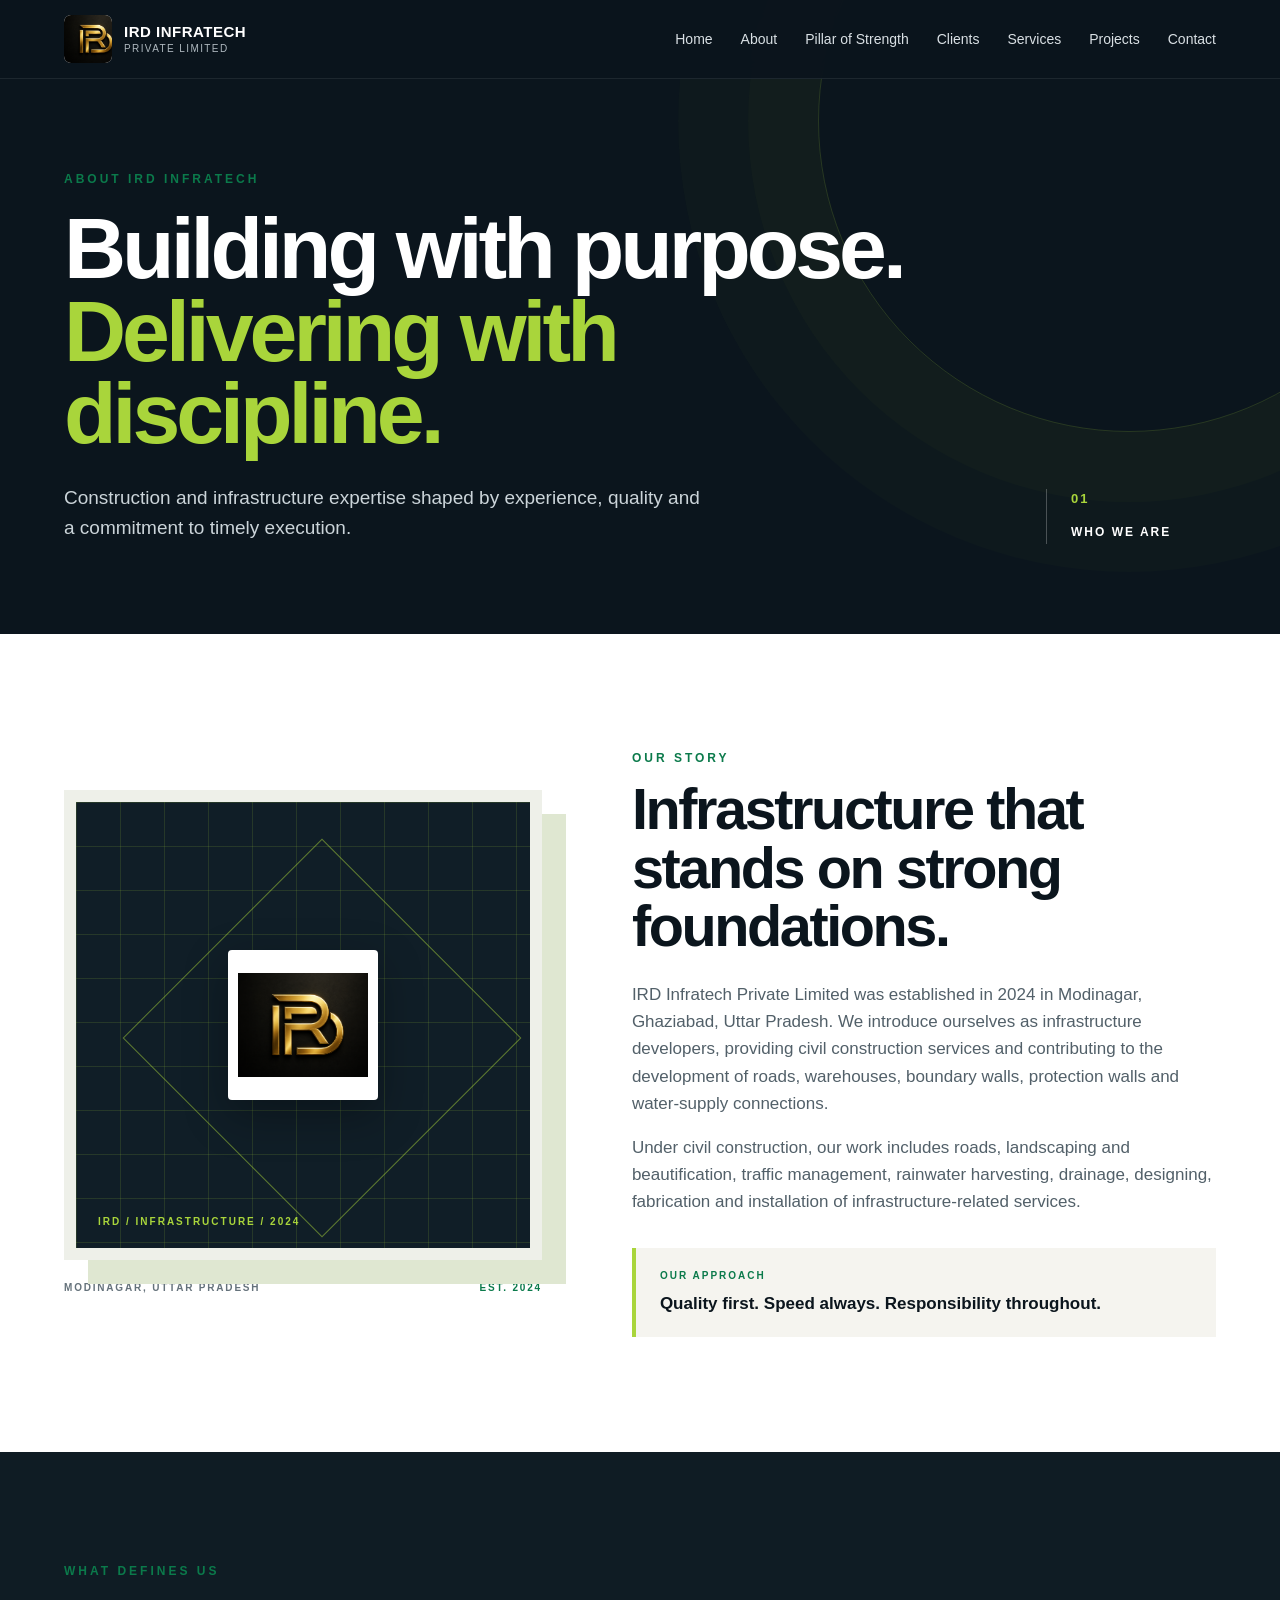
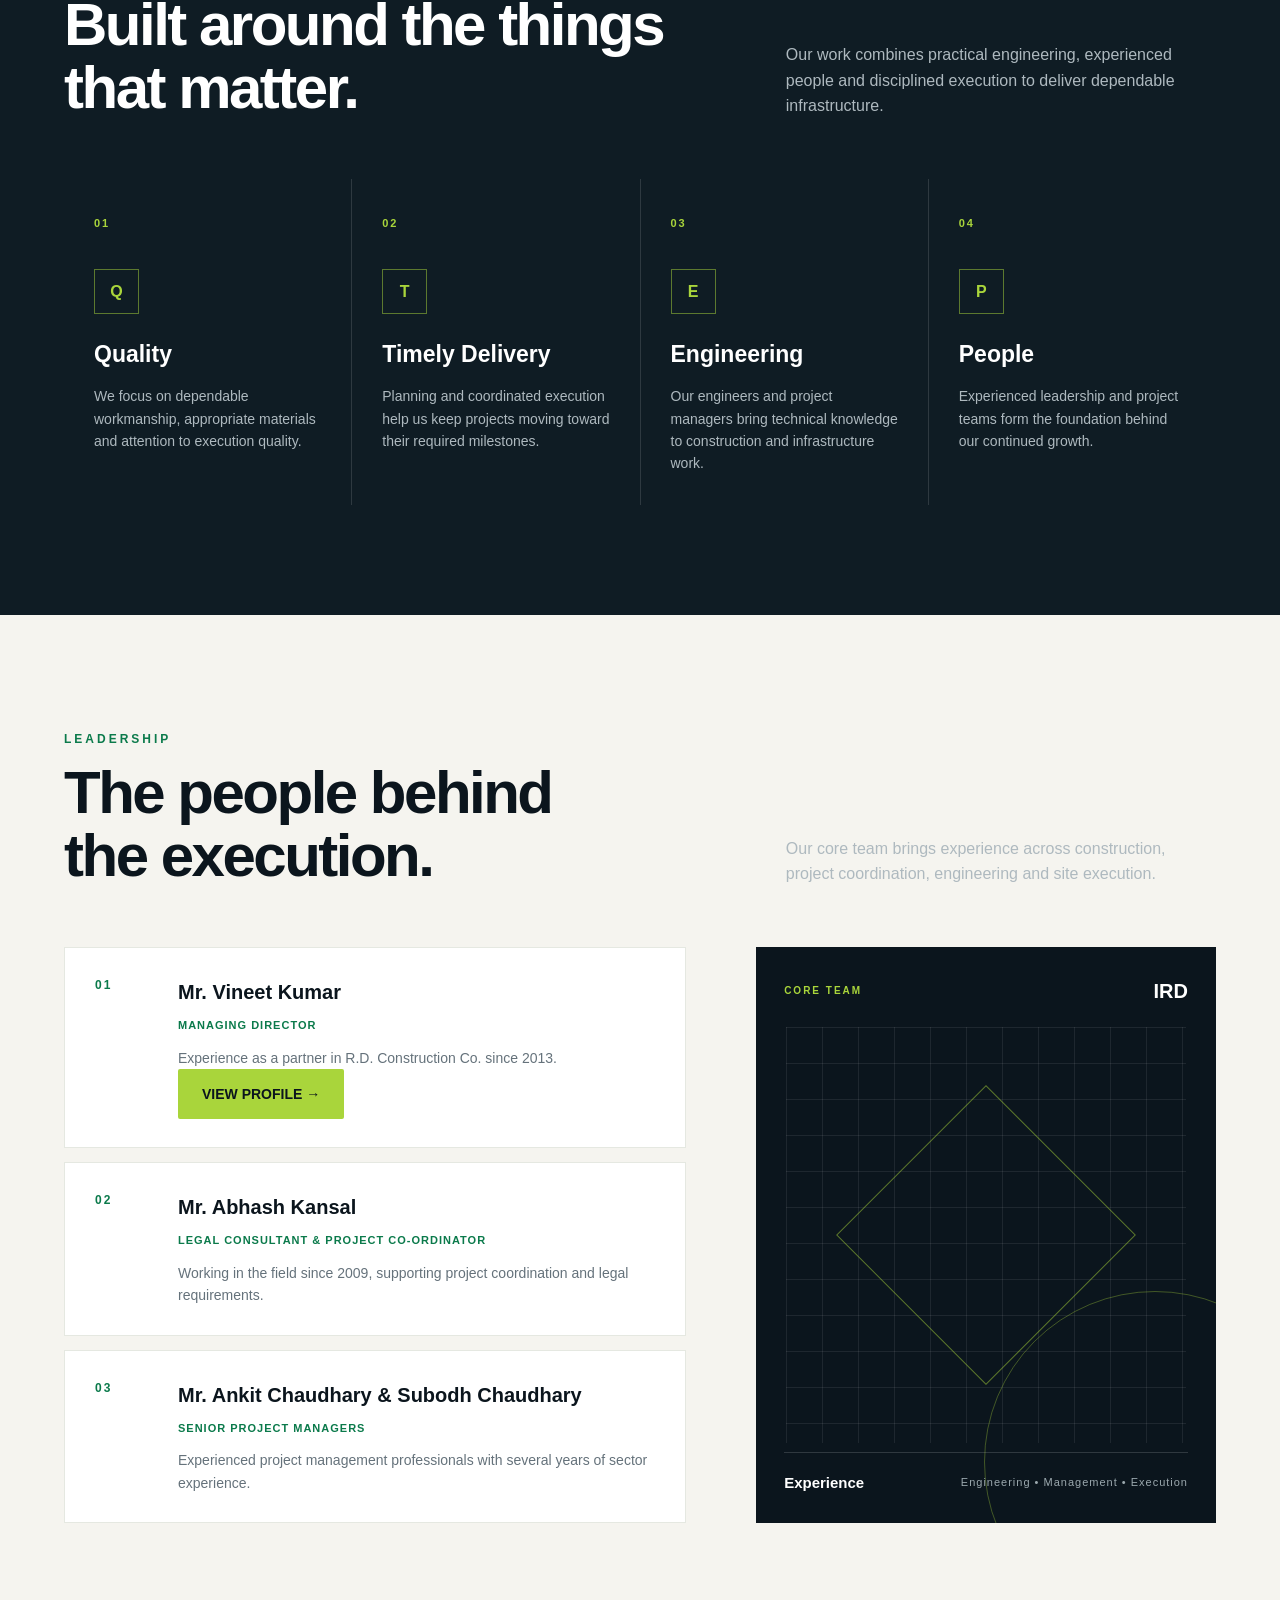
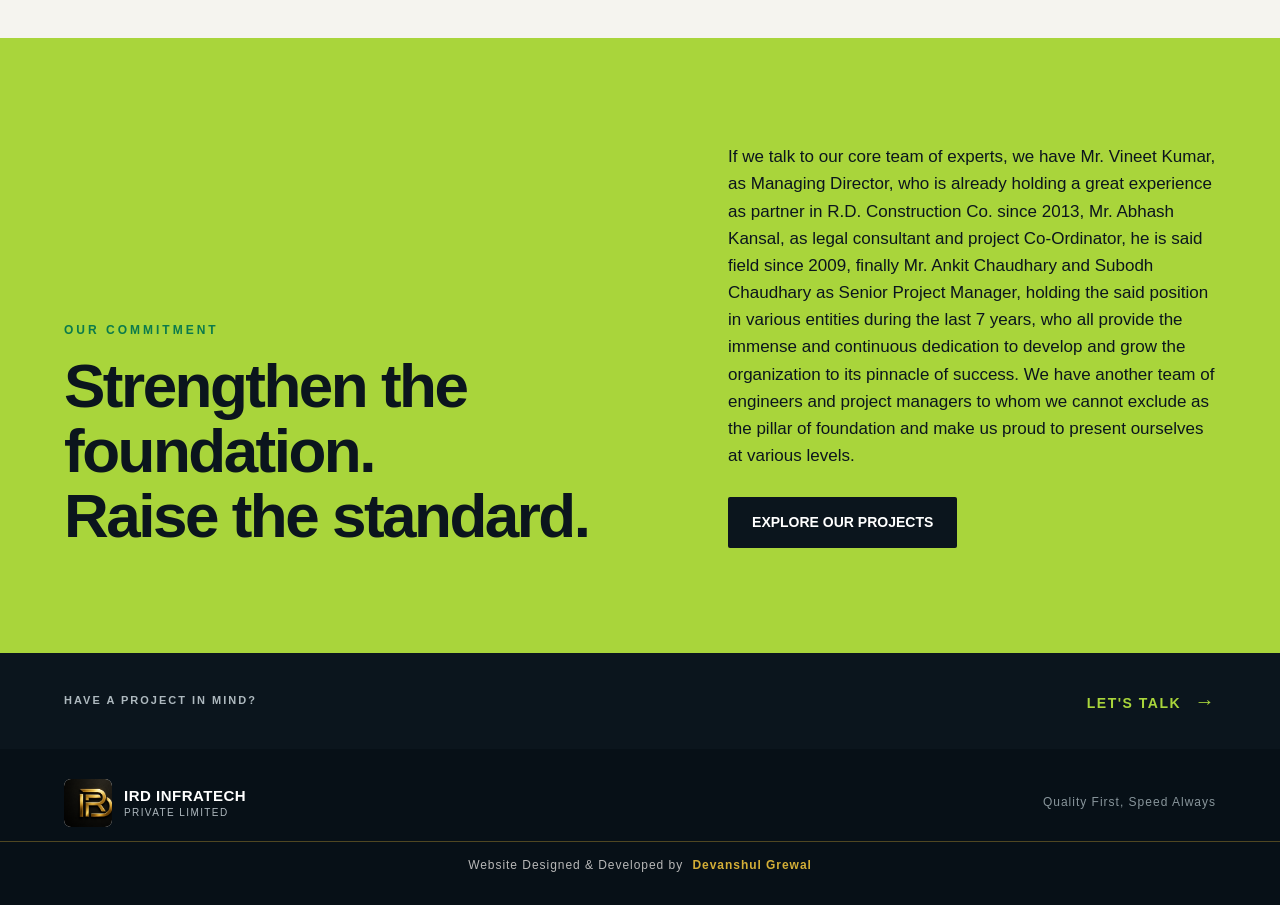
==== about.html @ 2b8b061b "Add files via upload" ====
<!doctype html>
<html lang="en"><head><meta charset="utf-8"><meta name="viewport" content="width=device-width, initial-scale=1">
<title>About | IRD Infratech Private Limited</title><meta name="description" content="About IRD Infratech Private Limited.">
<link rel="stylesheet" href="css/style.css"></head>
<body class="about-page">
<header class="nav">
  <div class="container nav-inner">
    <a class="brand" href="index.html">
      <img src="logo.png" alt="IRD Infratech logo">
      <span>IRD INFRATECH<small>PRIVATE LIMITED</small></span>
    </a>
    <button class="menu" aria-label="Open menu">☰</button>
    <nav class="nav-links">
      <a href="index.html">Home</a>
      <a href="about.html">About</a>
      <a href="pillar-of-strength.html">Pillar of Strength</a>
      <a href="clients.html">Clients</a>
      <a href="index.html#services">Services</a>
      <a href="projects.html">Projects</a>
      <a href="index.html#contact">Contact</a>
    </nav>
  </div>
</header>
<section class="about-hero"><div class="container about-hero-inner">
<div><div class="eyebrow">ABOUT IRD INFRATECH</div><h1>Building with purpose.<br><span>Delivering with discipline.</span></h1><p>Construction and infrastructure expertise shaped by experience, quality and a commitment to timely execution.</p></div>
<div class="about-hero-meta"><span>01</span><strong>WHO WE ARE</strong></div>
</div></section>
<section class="about-intro"><div class="container about-intro-grid">
<div class="about-visual reveal"><div class="visual-frame"><div class="visual-grid"></div><div class="visual-logo"><img src="logo.png" alt="IRD Infratech"></div><div class="visual-label">IRD / INFRASTRUCTURE / 2024</div></div><div class="visual-caption"><span>MODINAGAR, UTTAR PRADESH</span><b>EST. 2024</b></div></div>
<div class="about-copy-block reveal"><div class="eyebrow">OUR STORY</div><h2>Infrastructure that stands on strong foundations.</h2>
<p>IRD Infratech Private Limited was established in 2024 in Modinagar, Ghaziabad, Uttar Pradesh. We introduce ourselves as infrastructure developers, providing civil construction services and contributing to the development of roads, warehouses, boundary walls, protection walls and water-supply connections.</p>
<p>Under civil construction, our work includes roads, landscaping and beautification, traffic management, rainwater harvesting, drainage, designing, fabrication and installation of infrastructure-related services.</p>
<div class="about-highlight"><span>OUR APPROACH</span><strong>Quality first. Speed always. Responsibility throughout.</strong></div></div>
</div></section>
<section class="about-capabilities"><div class="container"><div class="section-heading reveal"><div><div class="eyebrow">WHAT DEFINES US</div><h2>Built around the things<br>that matter.</h2></div><p>Our work combines practical engineering, experienced people and disciplined execution to deliver dependable infrastructure.</p></div>
<div class="capability-grid">
<article class="capability reveal"><span>01</span><div class="capability-icon">Q</div><h3>Quality</h3><p>We focus on dependable workmanship, appropriate materials and attention to execution quality.</p></article>
<article class="capability reveal"><span>02</span><div class="capability-icon">T</div><h3>Timely Delivery</h3><p>Planning and coordinated execution help us keep projects moving toward their required milestones.</p></article>
<article class="capability reveal"><span>03</span><div class="capability-icon">E</div><h3>Engineering</h3><p>Our engineers and project managers bring technical knowledge to construction and infrastructure work.</p></article>
<article class="capability reveal"><span>04</span><div class="capability-icon">P</div><h3>People</h3><p>Experienced leadership and project teams form the foundation behind our continued growth.</p></article>
</div></div></section>
<section class="about-team"><div class="container"><div class="section-heading team-heading reveal"><div><div class="eyebrow">LEADERSHIP</div><h2>The people behind<br>the execution.</h2></div><p>Our core team brings experience across construction, project coordination, engineering and site execution.</p></div>
<div class="team-layout"><div class="team-list">
<article class="team-card reveal"><div class="team-number">01</div><div><h3>Mr. Vineet Kumar</h3><span>Managing Director</span><p>Experience as a partner in R.D. Construction Co. since 2013.</p><a class="btn btn-primary" href="managing-director.html">VIEW PROFILE →</a></div></article>
<article class="team-card reveal"><div class="team-number">02</div><div><h3>Mr. Abhash Kansal</h3><span>Legal Consultant &amp; Project Co-Ordinator</span><p>Working in the field since 2009, supporting project coordination and legal requirements.</p></div></article>
<article class="team-card reveal"><div class="team-number">03</div><div><h3>Mr. Ankit Chaudhary &amp; Subodh Chaudhary</h3><span>Senior Project Managers</span><p>Experienced project management professionals with several years of sector experience.</p></div></article>
</div><div class="team-panel reveal"><div class="team-panel-top"><span>CORE TEAM</span><b>IRD</b></div><div class="team-panel-lines"></div><div class="team-panel-bottom"><strong>Experience</strong><span>Engineering • Management • Execution</span></div></div></div></div></section>
<section class="about-commitment"><div class="container commitment-grid"><div><div class="eyebrow">OUR COMMITMENT</div><h2>Strengthen the foundation.<br>Raise the standard.</h2></div><div><p>If we talk to our core team of experts, we have Mr. Vineet Kumar, as Managing Director, who is already holding a great experience as partner in R.D. Construction Co. since 2013, Mr. Abhash Kansal, as legal consultant and project Co-Ordinator, he is said field since 2009, finally Mr. Ankit Chaudhary and Subodh Chaudhary as Senior Project Manager, holding the said position in various entities during the last 7 years, who all provide the immense and continuous dedication to develop and grow the organization to its pinnacle of success. We have another team of engineers and project managers to whom we cannot exclude as the pillar of foundation and make us proud to present ourselves at various levels.</p><a class="btn btn-primary" href="projects.html">EXPLORE OUR PROJECTS</a></div></div></section>
<section class="about-contact-strip"><div class="container"><span>HAVE A PROJECT IN MIND?</span><a href="index.html#contact">LET'S TALK <b>→</b></a></div></section>
<footer class="site-footer">
  <div class="container footer-inner">
    <div class="brand">
      <img src="logo.png" alt="IRD Infratech logo">
      <span>IRD INFRATECH<small>PRIVATE LIMITED</small></span>
    </div>
    <p>Quality First, Speed Always</p>
  </div>
  <div class="creator-credit">Website Designed &amp; Developed by <strong>Devanshul Grewal</strong></div>
</footer>
<script src="js/script.js"></script></body></html>
---- css/style.css ----
/* IRD Infratech website styles extracted from the original homepage. */

:root{
  --navy:#0b151d; --navy2:#111f29; --green:#0b7a4b; --lime:#91bd24;
  --gold:#d4a94f; --cream:#f5f4ef; --white:#fff; --muted:#65727b;
}
*{box-sizing:border-box;margin:0;padding:0}
html{scroll-behavior:smooth}
body{font-family:Inter,Arial,Helvetica,sans-serif;color:var(--navy);background:var(--cream);line-height:1.6}
a{text-decoration:none;color:inherit}
.container{width:min(1180px,90%);margin:auto}
.nav{position:fixed;top:0;left:0;width:100%;z-index:20;background:rgba(11,21,29,.94);backdrop-filter:blur(10px);border-bottom:1px solid rgba(255,255,255,.08)}
.nav-inner{height:78px;display:flex;align-items:center;justify-content:space-between}
.brand{display:flex;align-items:center;gap:12px;color:#fff;font-weight:800;letter-spacing:.5px}
.brand img{width:48px;height:48px;object-fit:cover;object-position:left center;border-radius:7px;background:#fff}
.brand span{font-size:15px;line-height:1.15}.brand small{display:block;font-weight:500;color:#aeb8be;font-size:10px;letter-spacing:1.4px;margin-top:3px}
.nav-links{display:flex;gap:28px;color:#d9e0e4;font-size:14px}.nav-links a:hover{color:#a9d53b}
.menu{display:none;color:#fff;font-size:26px;background:none;border:0}
.hero{min-height:100vh;display:flex;align-items:center;position:relative;overflow:hidden;background:
radial-gradient(circle at 78% 40%,rgba(145,189,36,.16),transparent 34%),
linear-gradient(120deg,#071018 0%,#0b151d 48%,#16252e 100%)}
.hero:after{content:"";position:absolute;right:-12%;bottom:-25%;width:55%;height:70%;background:radial-gradient(circle,rgba(145,189,36,.25),transparent 65%)}
.hero-content{position:relative;z-index:2;padding-top:70px;color:#fff;max-width:760px}
.kicker{color:#a9d53b;letter-spacing:4px;font-weight:800;font-size:13px;margin-bottom:18px}
h1{font-size:clamp(46px,7vw,84px);line-height:.98;letter-spacing:-3px;margin-bottom:24px}
.hero p{font-size:19px;color:#d4dde2;max-width:650px}
.tagline{margin-top:15px;color:#fff;font-weight:700;font-size:15px;letter-spacing:1.8px}
.actions{display:flex;gap:14px;margin-top:36px;flex-wrap:wrap}
.btn{padding:14px 24px;border-radius:2px;font-weight:800;font-size:14px;display:inline-block}
.btn-primary{background:#a9d53b;color:#0b151d}.btn-primary:hover{background:#c0e866}
.btn-outline{border:1px solid rgba(255,255,255,.6);color:#fff}.btn-outline:hover{background:#fff;color:#0b151d}
section{padding:100px 0}
.eyebrow{font-size:12px;letter-spacing:3px;color:var(--green);font-weight:900;margin-bottom:12px}
h2{font-size:clamp(34px,5vw,56px);line-height:1.05;letter-spacing:-1.8px}
.about{background:#fff}.about-grid{display:grid;grid-template-columns:1.05fr .95fr;gap:80px;align-items:start}
.about-copy{font-size:18px;color:#47545d}.about-copy p+p{margin-top:18px}
.info-card{background:var(--navy);color:#fff;padding:38px;position:relative;overflow:hidden}
.info-card:before{content:"";position:absolute;right:-70px;top:-70px;width:200px;height:200px;border-radius:50%;background:rgba(145,189,36,.15)}
.info-card h3{font-size:27px;margin-bottom:18px}.info-card p{color:#c7d0d5;margin:10px 0}.info-card strong{color:#fff}
.services{background:#0f1c24;color:#fff}.service-grid{display:grid;grid-template-columns:repeat(4,1fr);gap:16px;margin-top:45px}
.service{padding:30px;border:1px solid rgba(255,255,255,.12);min-height:220px;transition:.25s}
.service:hover{transform:translateY(-6px);border-color:#a9d53b}
.num{color:#a9d53b;font-weight:900;font-size:12px;letter-spacing:2px}.service h3{font-size:21px;margin:35px 0 12px}.service p{color:#aeb9bf;font-size:14px}
.projects{background:var(--cream)}.project-note{margin-top:10px;color:var(--muted)}.project-grid{display:grid;grid-template-columns:repeat(3,1fr);gap:18px;margin-top:45px}
.project{background:#fff;min-height:260px;display:flex;flex-direction:column;justify-content:end;position:relative;overflow:hidden}
.project-placeholder{height:190px;background:linear-gradient(135deg,#d8ded8,#9ba8a4);display:grid;place-items:center;color:#44504e;font-size:12px;letter-spacing:2px;font-weight:900}
.project-body{padding:20px}.project-body small{color:var(--green);font-weight:800;letter-spacing:1.5px}.project-body h3{margin-top:4px}
.stats{background:#a9d53b;color:#0b151d}.stat-grid{display:grid;grid-template-columns:repeat(4,1fr);gap:20px}.stat strong{font-size:46px;line-height:1;display:block}.stat span{display:block;margin-top:8px;font-weight:700}
.contact{background:#fff}.contact-grid{display:grid;grid-template-columns:1fr 1fr;gap:70px}.contact-copy{color:#526069;font-size:17px;margin-top:18px}.details{margin-top:28px;display:grid;gap:16px}.detail{display:flex;gap:14px;align-items:flex-start}.icon{width:38px;height:38px;border-radius:50%;background:#eaf2df;display:grid;place-items:center;color:var(--green);font-weight:900;flex:none}.detail div strong{display:block;color:#18252d}.detail div span{color:#637078;font-size:14px}
.contact-box{background:var(--navy);padding:40px;color:#fff}.contact-box h3{font-size:30px}.contact-box p{color:#b9c3c8;margin:12px 0 28px}.quick{display:flex;gap:12px;flex-wrap:wrap}.quick a{padding:12px 18px;border:1px solid rgba(255,255,255,.25);color:#fff;font-weight:800;font-size:13px}.quick a:hover{background:#fff;color:var(--navy)}
footer{background:#080f14;color:#89959c;padding:28px 0;font-size:13px}.foot{display:flex;justify-content:space-between;gap:20px}.foot strong{color:#fff}
.reveal{opacity:0;transform:translateY(20px);transition:.7s ease}.reveal.show{opacity:1;transform:none}
@media(max-width:900px){
 .nav-links{display:none}.menu{display:block}.nav-links.open{display:flex;position:absolute;top:78px;left:0;width:100%;background:#0b151d;flex-direction:column;padding:20px 5%;gap:18px}
 .about-grid,.contact-grid{grid-template-columns:1fr;gap:40px}.service-grid{grid-template-columns:repeat(2,1fr)}.project-grid{grid-template-columns:1fr 1fr}.stat-grid{grid-template-columns:repeat(2,1fr);gap:35px}
}
@media(max-width:600px){
 h1{letter-spacing:-2px}.hero{background-position:62% center}.hero p{font-size:16px}
 section{padding:75px 0}.service-grid,.project-grid{grid-template-columns:1fr}.stat-grid{grid-template-columns:1fr 1fr}.foot{flex-direction:column}
}

.creator-credit{margin-top:14px;padding-top:14px;border-top:1px solid rgba(212,175,55,.35);text-align:center;font-size:12px;letter-spacing:.08em;color:#b8b8b8}.creator-credit strong{color:#d4af37;font-weight:700;margin-left:5px}@media(max-width:600px){.creator-credit{font-size:10px;letter-spacing:.05em}}

/* Owner + project management additions */
.owner-badge{display:inline-flex;align-items:center;gap:10px;margin:12px 0 16px;padding:9px 16px;border:1px solid rgba(185,149,69,.5);border-radius:999px;background:rgba(255,255,255,.08);font-size:12px}
.owner-badge span{letter-spacing:.14em;color:#b99545;font-weight:700}.owner-badge strong{font-weight:600}
.project img{display:block}
.project-body a{display:inline-block;margin-top:10px;color:inherit;font-weight:700;text-decoration:none}

.projects .btn-outline{border:1px solid #0b151d;color:#0b151d}.projects .btn-outline:hover{background:#0b151d;color:#fff}


/* IRD Infratech About Page */
.pt-breadcrumb { position: relative; background: #1f1f1f; padding: 105px 0 90px; overflow: hidden; }
.pt-breadcrumb:before { content: ""; position: absolute; inset: 0; background: url('../images/04.png') center/cover no-repeat; opacity: .18; }
.pt-breadcrumb-inner { position: relative; z-index: 1; }
.pt-breadcrumb-title { margin: 0 0 8px; font-size: 54px; line-height: 1.1; font-weight: 600; }
.pt-breadcrumb-subtitle { margin: 0; opacity: .9; }
.pt-breadcrumb-list { list-style: none; margin: 20px 0 0; padding: 0; }
.pt-breadcrumb-list li { display: inline-block; color: #fff; margin-left: 8px; }
.pt-breadcrumb-list li + li:before { content: "/"; margin-right: 8px; opacity: .6; }
.pt-breadcrumb-list a { color: #fff; }
.about-us.pt-section { padding: 110px 0; }


/* IRD Infratech Pillar of Strength */
.pillar-table-wrap { overflow-x:auto; }
@media (max-width: 767px) {
  .pt-breadcrumb-title { font-size: 38px; }
  .pt-breadcrumb { padding: 75px 0 65px; }
}


/* =========================
   ABOUT PAGE
   ========================= */
.about-page{background:#f5f4ef;color:#0b151d}
.about-page .nav-links a.active{color:#a9d53b}
.about-hero{min-height:590px;padding:170px 0 90px;background:#0b151d;color:#fff;position:relative;overflow:hidden}
.about-hero:before{content:"";position:absolute;inset:0;background:linear-gradient(115deg,rgba(11,21,29,.98) 0%,rgba(11,21,29,.88) 55%,rgba(11,21,29,.58) 100%)}
.about-hero:after{content:"";position:absolute;width:620px;height:620px;border:1px solid rgba(169,213,59,.18);border-radius:50%;right:-160px;top:-190px;box-shadow:0 0 0 70px rgba(169,213,59,.025),0 0 0 140px rgba(169,213,59,.018)}
.about-hero-grid{position:absolute;inset:0;opacity:.13;background-image:linear-gradient(rgba(255,255,255,.25) 1px,transparent 1px),linear-gradient(90deg,rgba(255,255,255,.25) 1px,transparent 1px);background-size:60px 60px;mask-image:linear-gradient(90deg,#000,transparent 85%)}
.about-hero-inner{position:relative;z-index:2;display:flex;justify-content:space-between;align-items:end;gap:50px}
.about-hero h1{font-size:clamp(48px,7vw,86px);letter-spacing:-4px;line-height:.96;margin:18px 0 28px}
.about-hero h1 span{color:#a9d53b}
.about-hero p{max-width:650px;color:#cbd4d9;font-size:19px}
.about-hero-meta{border-left:1px solid rgba(255,255,255,.25);padding-left:24px;min-width:170px}
.about-hero-meta span{display:block;color:#a9d53b;font-size:13px;font-weight:900;letter-spacing:2px;margin-bottom:8px}
.about-hero-meta strong{font-size:12px;letter-spacing:2px}

.about-intro{padding:115px 0;background:#fff}
.about-intro-grid{display:grid;grid-template-columns:.9fr 1.1fr;gap:90px;align-items:center}
.about-visual{max-width:500px}
.visual-frame{height:470px;background:#101e27;position:relative;overflow:hidden;border:12px solid #eef0e9;box-shadow:24px 24px 0 #dfe7d1}
.visual-grid{position:absolute;inset:0;background-image:linear-gradient(rgba(169,213,59,.14) 1px,transparent 1px),linear-gradient(90deg,rgba(169,213,59,.14) 1px,transparent 1px);background-size:44px 44px}
.visual-grid:after{content:"";position:absolute;width:280px;height:280px;border:1px solid rgba(169,213,59,.5);transform:rotate(45deg);left:105px;top:95px}
.visual-logo{position:absolute;inset:0;display:grid;place-items:center}
.visual-logo img{width:150px;height:150px;object-fit:contain;background:#fff;padding:10px;border-radius:4px;box-shadow:0 15px 45px rgba(0,0,0,.3)}
.visual-label{position:absolute;left:22px;bottom:18px;color:#a9d53b;font-size:10px;letter-spacing:2px;font-weight:900}
.visual-caption{display:flex;justify-content:space-between;margin-top:20px;font-size:10px;letter-spacing:1.8px;font-weight:900;color:#65727b}
.visual-caption b{color:#0b7a4b}
.about-copy-block h2{font-size:clamp(38px,4.5vw,62px);line-height:1.02;letter-spacing:-2.4px;margin-bottom:25px}
.about-copy-block p{font-size:17px;color:#526069;max-width:720px}
.about-copy-block p+p{margin-top:17px}
.about-highlight{margin-top:32px;border-left:4px solid #a9d53b;background:#f5f4ef;padding:20px 24px}
.about-highlight span{display:block;font-size:10px;letter-spacing:2px;font-weight:900;color:#0b7a4b;margin-bottom:6px}
.about-highlight strong{font-size:17px}

.about-capabilities{padding:110px 0;background:#0f1c24;color:#fff}
.section-heading{display:grid;grid-template-columns:1fr .65fr;gap:60px;align-items:end}
.section-heading h2{font-size:clamp(38px,5vw,60px);letter-spacing:-2.5px}
.section-heading p{color:#aeb9bf;font-size:16px;max-width:480px}
.capability-grid{display:grid;grid-template-columns:repeat(4,1fr);gap:1px;background:rgba(255,255,255,.13);margin-top:60px}
.capability{background:#0f1c24;padding:30px;min-height:280px;position:relative;transition:.25s}
.capability:hover{background:#152630;transform:translateY(-5px)}
.capability>span{color:#a9d53b;font-size:11px;letter-spacing:2px;font-weight:900}
.capability-icon{width:45px;height:45px;border:1px solid rgba(169,213,59,.5);display:grid;place-items:center;color:#a9d53b;font-weight:900;margin:35px 0 22px}
.capability h3{font-size:23px;margin-bottom:12px}
.capability p{font-size:14px;color:#aeb9bf}

.about-team{padding:115px 0;background:#f5f4ef}
.team-heading{margin-bottom:60px}
.team-list{display:grid;gap:14px}
.team-layout{display:grid;grid-template-columns:1.15fr .85fr;gap:70px;align-items:stretch}
.team-card{display:grid;grid-template-columns:65px 1fr;gap:18px;background:#fff;padding:28px 30px;border:1px solid #e5e8e1;transition:.25s}
.team-card:hover{transform:translateX(5px);border-color:#cfd9c2}
.team-number{font-size:12px;color:#0b7a4b;font-weight:900;letter-spacing:2px}
.team-card h3{font-size:20px;margin-bottom:3px}
.team-card span{font-size:11px;color:#0b7a4b;font-weight:900;letter-spacing:1px;text-transform:uppercase}
.team-card p{font-size:14px;color:#65727b;margin-top:10px}
.team-panel{background:#0b151d;min-height:430px;position:relative;overflow:hidden;color:#fff;padding:28px;display:flex;flex-direction:column;justify-content:space-between}
.team-panel:after{content:"";position:absolute;width:340px;height:340px;border:1px solid rgba(169,213,59,.35);border-radius:50%;right:-110px;bottom:-110px}
.team-panel-top,.team-panel-bottom{position:relative;z-index:2;display:flex;justify-content:space-between;align-items:center}
.team-panel-top span{font-size:10px;letter-spacing:2px;color:#a9d53b;font-weight:900}
.team-panel-top b{font-size:20px}
.team-panel-lines{position:absolute;inset:80px 30px;background-image:linear-gradient(rgba(255,255,255,.08) 1px,transparent 1px),linear-gradient(90deg,rgba(255,255,255,.08) 1px,transparent 1px);background-size:36px 36px}
.team-panel-lines:after{content:"";position:absolute;width:210px;height:210px;border:1px solid rgba(169,213,59,.5);left:50%;top:50%;transform:translate(-50%,-50%) rotate(45deg)}
.team-panel-bottom{border-top:1px solid rgba(255,255,255,.15);padding-top:18px}
.team-panel-bottom strong{font-size:15px}
.team-panel-bottom span{font-size:11px;color:#9ba8ae;letter-spacing:1px}

.about-commitment{padding:105px 0;background:#a9d53b;color:#0b151d}
.commitment-grid{display:grid;grid-template-columns:1fr .85fr;gap:90px;align-items:end}
.commitment-grid h2{font-size:clamp(38px,5vw,62px);letter-spacing:-2.5px}
.commitment-grid p{font-size:17px;max-width:600px;margin-bottom:28px}
.commitment-grid .eyebrow{color:#0b7a4b}
.commitment-grid .btn-primary{background:#0b151d;color:#fff}
.commitment-grid .btn-primary:hover{background:#fff;color:#0b151d}

.about-contact-strip{padding:32px 0;background:#0b151d;color:#fff}
.about-contact-strip .container{display:flex;align-items:center;justify-content:space-between}
.about-contact-strip span{font-size:11px;letter-spacing:2px;color:#aeb9bf;font-weight:900}
.about-contact-strip a{color:#a9d53b;font-size:14px;font-weight:900;letter-spacing:1.5px}
.about-contact-strip b{font-size:20px;margin-left:8px}
.site-footer{background:#071017;color:#fff;padding:30px 0}
.footer-inner{display:flex;justify-content:space-between;align-items:center}
.footer-inner p{font-size:12px;color:#88959b;letter-spacing:1px}

@media(max-width:900px){
  .about-hero-inner,.section-heading,.commitment-grid,.team-layout,.about-intro-grid{grid-template-columns:1fr;display:grid}
  .about-hero-inner{align-items:start}
  .about-hero{padding-top:145px}
  .about-hero-meta{margin-top:20px}
  .about-intro-grid{gap:70px}
  .about-visual{max-width:100%}
  .capability-grid{grid-template-columns:repeat(2,1fr)}
  .section-heading{gap:25px}
  .team-layout{gap:35px}
}
@media(max-width:640px){
  .nav-inner{height:68px}
  .nav-links{display:none;position:absolute;top:68px;left:0;right:0;background:#0b151d;padding:20px 5%;flex-direction:column;gap:18px}
  .nav-links.open{display:flex}
  .menu{display:block}
  .about-hero{min-height:560px;padding:125px 0 70px}
  .about-hero h1{font-size:48px;letter-spacing:-2.5px}
  .about-hero p{font-size:16px}
  .about-intro,.about-team,.about-capabilities{padding:75px 0}
  .visual-frame{height:360px;border-width:8px}
  .visual-grid:after{width:210px;height:210px;left:50%;top:50%;margin:-105px}
  .capability-grid{grid-template-columns:1fr}
  .capability{min-height:220px}
  .team-card{grid-template-columns:45px 1fr;padding:22px}
  .team-panel{min-height:300px}
  .commitment-grid{gap:35px}
  .about-contact-strip .container,.footer-inner{flex-direction:column;align-items:flex-start;gap:14px}
}

/* Static-site enhancements */
.md-static-photo{width:100%;height:430px;object-fit:contain;background:#fff;padding:35px;border:1px solid #d8ded5}
.static-note{padding:18px 22px;background:#f5f4ef;border-left:4px solid #a9d53b;color:#526069}
.no-data{padding:28px;background:#fff;border:1px solid #e2e6df;color:#65727b}

.sr-only{position:absolute;width:1px;height:1px;padding:0;margin:-1px;overflow:hidden;clip:rect(0,0,0,0);white-space:nowrap;border:0}
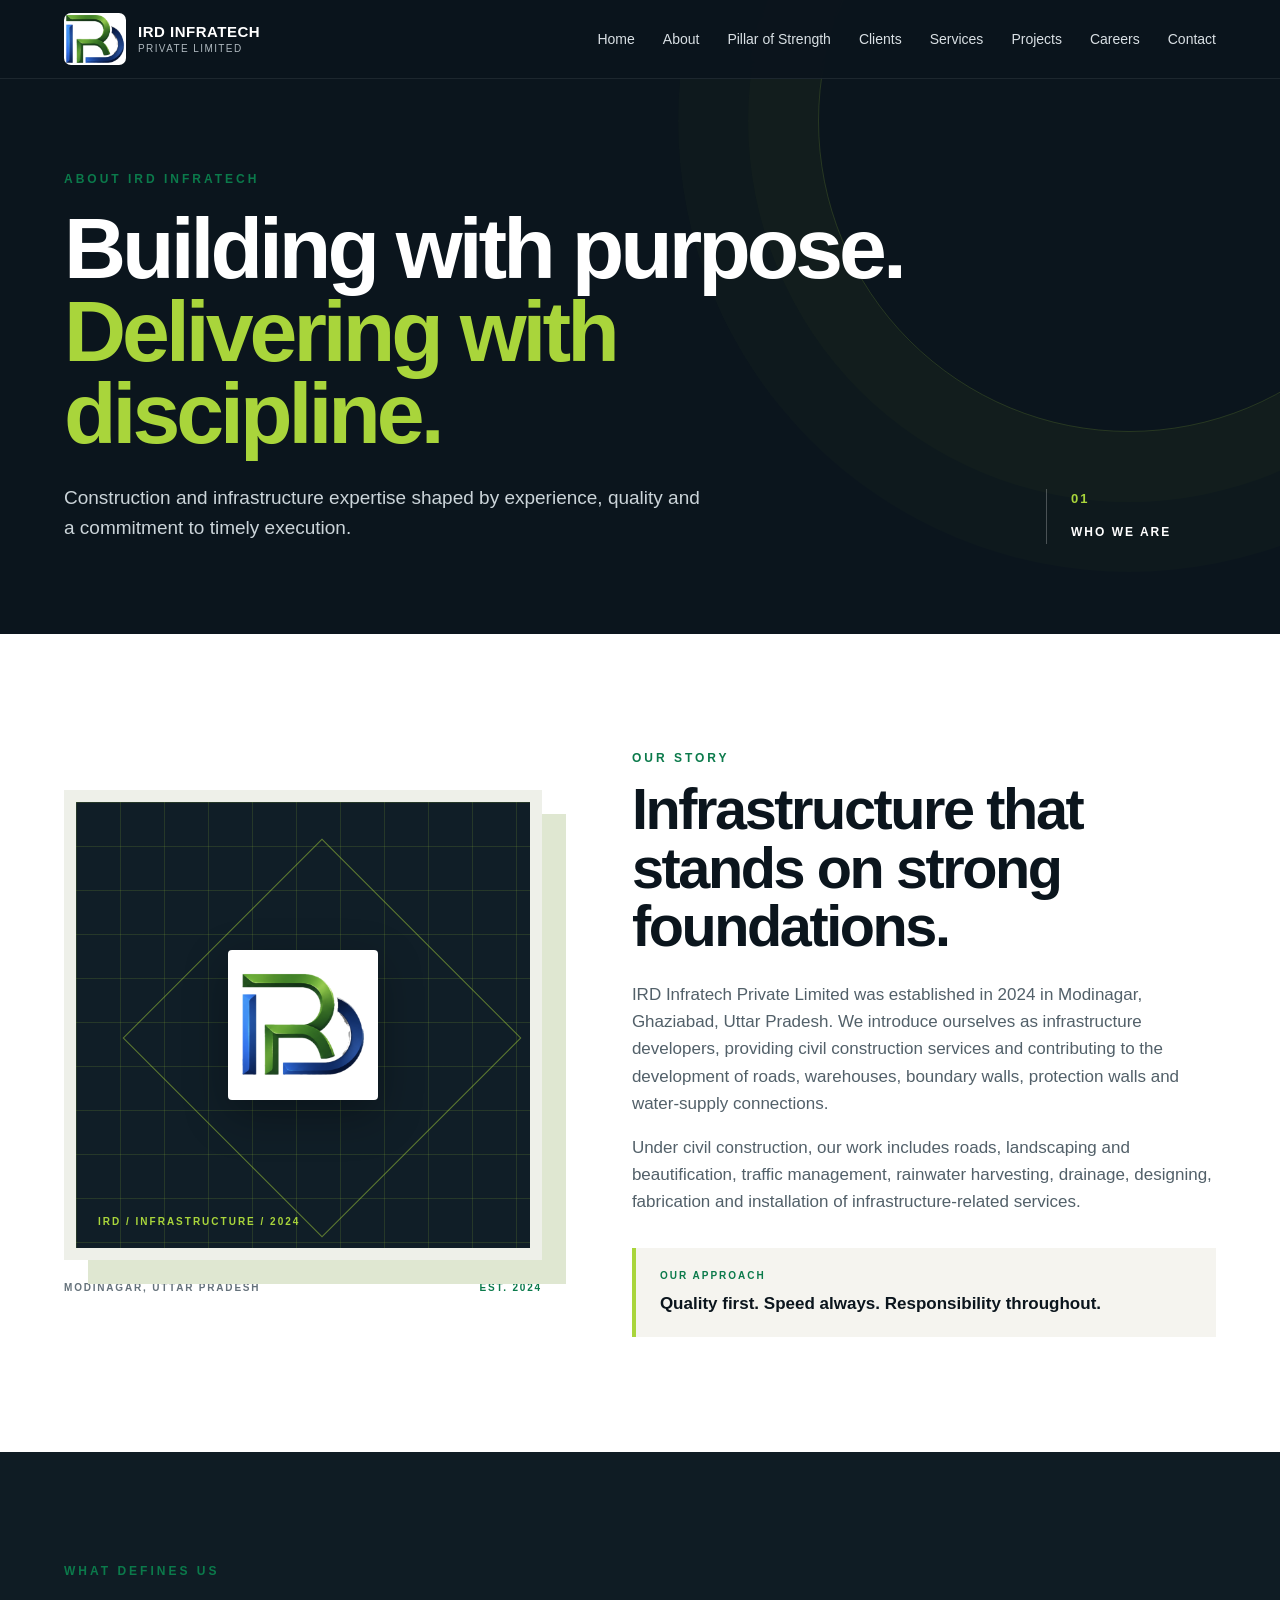
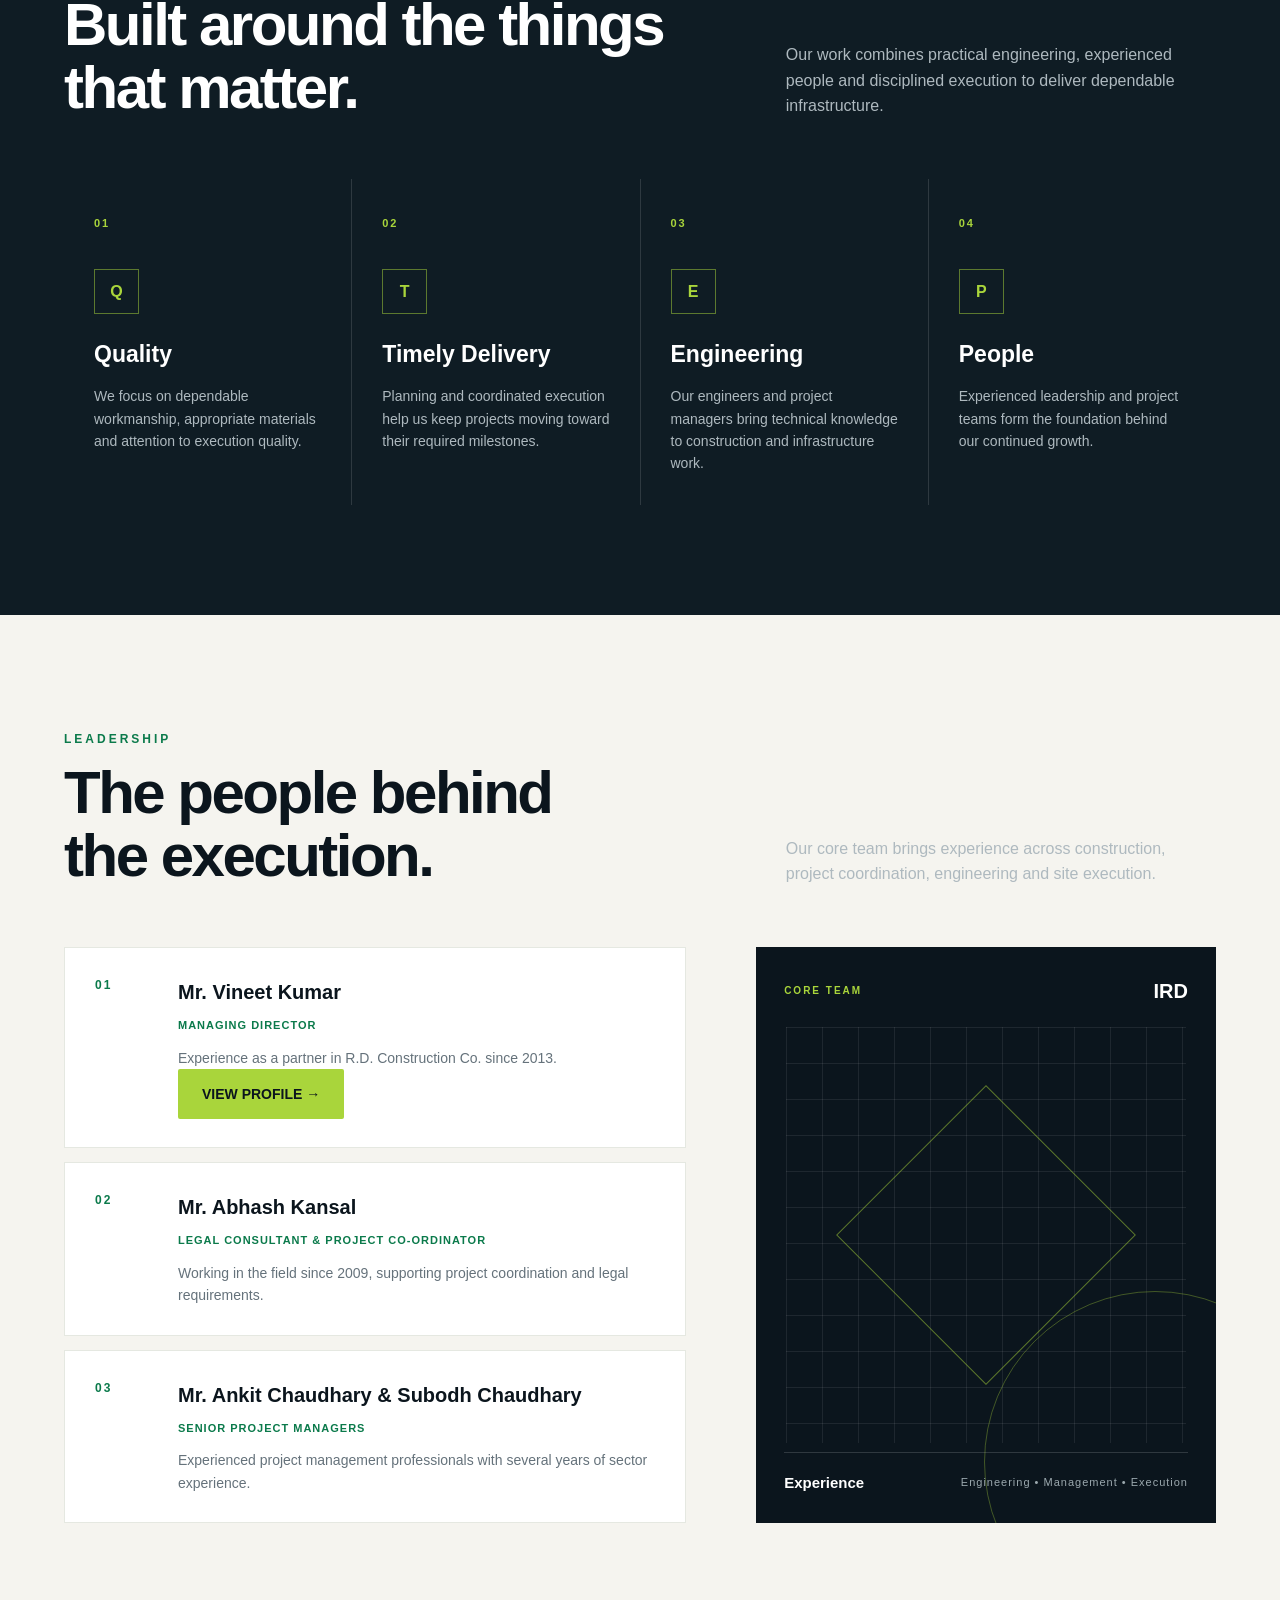
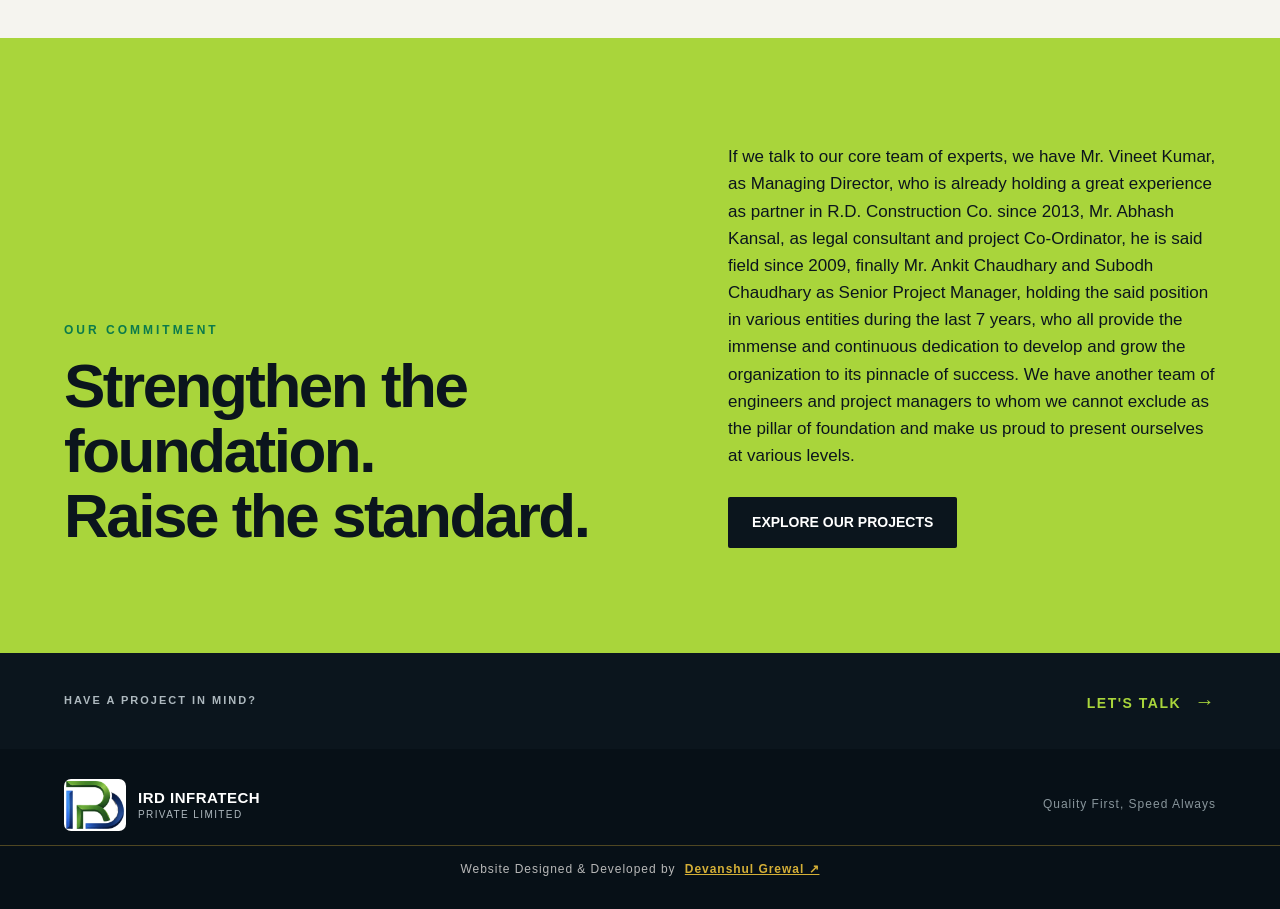
==== commit 93b0e6d1: "Add files via upload" ====
--- a/about.html
+++ b/about.html
@@ -1,7 +1,233 @@
 <!doctype html>
-<html lang="en"><head><meta charset="utf-8"><meta name="viewport" content="width=device-width, initial-scale=1">
+<html lang="en"><head>
+<style id="ird-universal-styles">
+/* IRD Infratech website styles extracted from the original homepage. */
+
+:root{
+  --navy:#0b151d; --navy2:#111f29; --green:#0b7a4b; --lime:#91bd24;
+  --gold:#d4a94f; --cream:#f5f4ef; --white:#fff; --muted:#65727b;
+}
+*{box-sizing:border-box;margin:0;padding:0}
+html{scroll-behavior:smooth}
+body{font-family:Inter,Arial,Helvetica,sans-serif;color:var(--navy);background:var(--cream);line-height:1.6}
+a{text-decoration:none;color:inherit}
+.container{width:min(1180px,90%);margin:auto}
+.nav{position:fixed;top:0;left:0;width:100%;z-index:20;background:rgba(11,21,29,.94);backdrop-filter:blur(10px);border-bottom:1px solid rgba(255,255,255,.08)}
+.nav-inner{height:78px;display:flex;align-items:center;justify-content:space-between}
+.brand{display:flex;align-items:center;gap:12px;color:#fff;font-weight:800;letter-spacing:.5px}
+.brand img{width:62px;height:52px;object-fit:contain;object-position:center;border-radius:7px;background:#fff}
+.brand span{font-size:15px;line-height:1.15}.brand small{display:block;font-weight:500;color:#aeb8be;font-size:10px;letter-spacing:1.4px;margin-top:3px}
+.nav-links{display:flex;gap:28px;color:#d9e0e4;font-size:14px}.nav-links a:hover{color:#a9d53b}
+.menu{display:none;color:#fff;font-size:26px;background:none;border:0}
+.hero{min-height:100vh;display:flex;align-items:center;position:relative;overflow:hidden;background:
+radial-gradient(circle at 78% 40%,rgba(145,189,36,.16),transparent 34%),
+linear-gradient(120deg,#071018 0%,#0b151d 48%,#16252e 100%)}
+.hero:after{content:"";position:absolute;right:-12%;bottom:-25%;width:55%;height:70%;background:radial-gradient(circle,rgba(145,189,36,.25),transparent 65%)}
+.hero-content{position:relative;z-index:2;padding-top:70px;color:#fff;max-width:760px}
+.kicker{color:#a9d53b;letter-spacing:4px;font-weight:800;font-size:13px;margin-bottom:18px}
+h1{font-size:clamp(46px,7vw,84px);line-height:.98;letter-spacing:-3px;margin-bottom:24px}
+.hero p{font-size:19px;color:#d4dde2;max-width:650px}
+.tagline{margin-top:15px;color:#fff;font-weight:700;font-size:15px;letter-spacing:1.8px}
+.actions{display:flex;gap:14px;margin-top:36px;flex-wrap:wrap}
+.btn{padding:14px 24px;border-radius:2px;font-weight:800;font-size:14px;display:inline-block}
+.btn-primary{background:#a9d53b;color:#0b151d}.btn-primary:hover{background:#c0e866}
+.btn-outline{border:1px solid rgba(255,255,255,.6);color:#fff}.btn-outline:hover{background:#fff;color:#0b151d}
+section{padding:100px 0}
+.eyebrow{font-size:12px;letter-spacing:3px;color:var(--green);font-weight:900;margin-bottom:12px}
+h2{font-size:clamp(34px,5vw,56px);line-height:1.05;letter-spacing:-1.8px}
+.about{background:#fff}.about-grid{display:grid;grid-template-columns:1.05fr .95fr;gap:80px;align-items:start}
+.about-copy{font-size:18px;color:#47545d}.about-copy p+p{margin-top:18px}
+.info-card{background:var(--navy);color:#fff;padding:38px;position:relative;overflow:hidden}
+.info-card:before{content:"";position:absolute;right:-70px;top:-70px;width:200px;height:200px;border-radius:50%;background:rgba(145,189,36,.15)}
+.info-card h3{font-size:27px;margin-bottom:18px}.info-card p{color:#c7d0d5;margin:10px 0}.info-card strong{color:#fff}
+.services{background:#0f1c24;color:#fff}.service-grid{display:grid;grid-template-columns:repeat(3,1fr);gap:16px;margin-top:45px}
+.service{padding:30px;border:1px solid rgba(255,255,255,.12);min-height:220px;transition:.25s}
+.service:hover{transform:translateY(-6px);border-color:#a9d53b}.service-grid .service:nth-child(4){grid-column:1}.service-grid .service:nth-child(5){grid-column:2}
+.num{color:#a9d53b;font-weight:900;font-size:12px;letter-spacing:2px}.service h3{font-size:21px;margin:35px 0 12px}.service p{color:#aeb9bf;font-size:14px}
+.projects{background:var(--cream)}.project-note{margin-top:10px;color:var(--muted)}.project-grid{display:grid;grid-template-columns:repeat(3,1fr);gap:18px;margin-top:45px}
+.project{background:#fff;min-height:260px;display:flex;flex-direction:column;justify-content:end;position:relative;overflow:hidden}
+.project-placeholder{height:190px;background:linear-gradient(135deg,#d8ded8,#9ba8a4);display:grid;place-items:center;color:#44504e;font-size:12px;letter-spacing:2px;font-weight:900}
+.project-body{padding:20px}.project-body small{color:var(--green);font-weight:800;letter-spacing:1.5px}.project-body h3{margin-top:4px}
+.stats{background:#a9d53b;color:#0b151d}.stat-grid{display:grid;grid-template-columns:repeat(4,1fr);gap:20px}.stat strong{font-size:46px;line-height:1;display:block}.stat span{display:block;margin-top:8px;font-weight:700}
+.contact{background:#fff}.contact-grid{display:grid;grid-template-columns:1fr 1fr;gap:70px}.contact-copy{color:#526069;font-size:17px;margin-top:18px}.details{margin-top:28px;display:grid;gap:16px}.detail{display:flex;gap:14px;align-items:flex-start}.icon{width:38px;height:38px;border-radius:50%;background:#eaf2df;display:grid;place-items:center;color:var(--green);font-weight:900;flex:none}.detail div strong{display:block;color:#18252d}.detail div span{color:#637078;font-size:14px}
+.contact-box{background:var(--navy);padding:40px;color:#fff}.contact-box h3{font-size:30px}.contact-box p{color:#b9c3c8;margin:12px 0 28px}.quick{display:flex;gap:12px;flex-wrap:wrap}.quick a{padding:12px 18px;border:1px solid rgba(255,255,255,.25);color:#fff;font-weight:800;font-size:13px}.quick a:hover{background:#fff;color:var(--navy)}
+footer{background:#080f14;color:#89959c;padding:28px 0;font-size:13px}.foot{display:flex;justify-content:space-between;gap:20px}.foot strong{color:#fff}
+.reveal{opacity:0;transform:translateY(20px);transition:.7s ease}.reveal.show{opacity:1;transform:none}
+@media(max-width:900px){
+ .nav-links{display:none}.menu{display:block}.nav-links.open{display:flex;position:absolute;top:78px;left:0;width:100%;background:#0b151d;flex-direction:column;padding:20px 5%;gap:18px}
+ .about-grid,.contact-grid{grid-template-columns:1fr;gap:40px}.service-grid{grid-template-columns:repeat(2,1fr)}.service-grid .service:nth-child(4),.service-grid .service:nth-child(5){grid-column:auto}.project-grid{grid-template-columns:1fr 1fr}.stat-grid{grid-template-columns:repeat(2,1fr);gap:35px}
+}
+@media(max-width:600px){
+ h1{letter-spacing:-2px}.hero{background-position:62% center}.hero p{font-size:16px}
+ section{padding:75px 0}.service-grid,.project-grid{grid-template-columns:1fr}.service-grid .service:nth-child(4),.service-grid .service:nth-child(5){grid-column:auto}.stat-grid{grid-template-columns:1fr 1fr}.foot{flex-direction:column}
+}
+
+.creator-credit{margin-top:14px;padding-top:14px;border-top:1px solid rgba(212,175,55,.35);text-align:center;font-size:12px;letter-spacing:.08em;color:#b8b8b8}.creator-credit strong{color:#d4af37;font-weight:700;margin-left:5px}@media(max-width:600px){.creator-credit{font-size:10px;letter-spacing:.05em}}
+
+/* Owner + project management additions */
+.owner-badge{display:inline-flex;align-items:center;gap:10px;margin:12px 0 16px;padding:9px 16px;border:1px solid rgba(185,149,69,.5);border-radius:999px;background:rgba(255,255,255,.08);font-size:12px}
+.owner-badge span{letter-spacing:.14em;color:#b99545;font-weight:700}.owner-badge strong{font-weight:600}
+.project img{display:block}
+.project-body a{display:inline-block;margin-top:10px;color:inherit;font-weight:700;text-decoration:none}
+
+.projects .btn-outline{border:1px solid #0b151d;color:#0b151d}.projects .btn-outline:hover{background:#0b151d;color:#fff}
+
+
+/* IRD Infratech About Page */
+.pt-breadcrumb { position: relative; background: #1f1f1f; padding: 105px 0 90px; overflow: hidden; }
+.pt-breadcrumb:before { content: ""; position: absolute; inset: 0; background: url('../images/04.png') center/cover no-repeat; opacity: .18; }
+.pt-breadcrumb-inner { position: relative; z-index: 1; }
+.pt-breadcrumb-title { margin: 0 0 8px; font-size: 54px; line-height: 1.1; font-weight: 600; }
+.pt-breadcrumb-subtitle { margin: 0; opacity: .9; }
+.pt-breadcrumb-list { list-style: none; margin: 20px 0 0; padding: 0; }
+.pt-breadcrumb-list li { display: inline-block; color: #fff; margin-left: 8px; }
+.pt-breadcrumb-list li + li:before { content: "/"; margin-right: 8px; opacity: .6; }
+.pt-breadcrumb-list a { color: #fff; }
+.about-us.pt-section { padding: 110px 0; }
+
+
+/* IRD Infratech Pillar of Strength */
+.pillar-table-wrap { overflow-x:auto; }
+@media (max-width: 767px) {
+  .pt-breadcrumb-title { font-size: 38px; }
+  .pt-breadcrumb { padding: 75px 0 65px; }
+}
+
+
+/* =========================
+   ABOUT PAGE
+   ========================= */
+.about-page{background:#f5f4ef;color:#0b151d}
+.about-page .nav-links a.active{color:#a9d53b}
+.about-hero{min-height:590px;padding:170px 0 90px;background:#0b151d;color:#fff;position:relative;overflow:hidden}
+.about-hero:before{content:"";position:absolute;inset:0;background:linear-gradient(115deg,rgba(11,21,29,.98) 0%,rgba(11,21,29,.88) 55%,rgba(11,21,29,.58) 100%)}
+.about-hero:after{content:"";position:absolute;width:620px;height:620px;border:1px solid rgba(169,213,59,.18);border-radius:50%;right:-160px;top:-190px;box-shadow:0 0 0 70px rgba(169,213,59,.025),0 0 0 140px rgba(169,213,59,.018)}
+.about-hero-grid{position:absolute;inset:0;opacity:.13;background-image:linear-gradient(rgba(255,255,255,.25) 1px,transparent 1px),linear-gradient(90deg,rgba(255,255,255,.25) 1px,transparent 1px);background-size:60px 60px;mask-image:linear-gradient(90deg,#000,transparent 85%)}
+.about-hero-inner{position:relative;z-index:2;display:flex;justify-content:space-between;align-items:end;gap:50px}
+.about-hero h1{font-size:clamp(48px,7vw,86px);letter-spacing:-4px;line-height:.96;margin:18px 0 28px}
+.about-hero h1 span{color:#a9d53b}
+.about-hero p{max-width:650px;color:#cbd4d9;font-size:19px}
+.about-hero-meta{border-left:1px solid rgba(255,255,255,.25);padding-left:24px;min-width:170px}
+.about-hero-meta span{display:block;color:#a9d53b;font-size:13px;font-weight:900;letter-spacing:2px;margin-bottom:8px}
+.about-hero-meta strong{font-size:12px;letter-spacing:2px}
+
+.about-intro{padding:115px 0;background:#fff}
+.about-intro-grid{display:grid;grid-template-columns:.9fr 1.1fr;gap:90px;align-items:center}
+.about-visual{max-width:500px}
+.visual-frame{height:470px;background:#101e27;position:relative;overflow:hidden;border:12px solid #eef0e9;box-shadow:24px 24px 0 #dfe7d1}
+.visual-grid{position:absolute;inset:0;background-image:linear-gradient(rgba(169,213,59,.14) 1px,transparent 1px),linear-gradient(90deg,rgba(169,213,59,.14) 1px,transparent 1px);background-size:44px 44px}
+.visual-grid:after{content:"";position:absolute;width:280px;height:280px;border:1px solid rgba(169,213,59,.5);transform:rotate(45deg);left:105px;top:95px}
+.visual-logo{position:absolute;inset:0;display:grid;place-items:center}
+.visual-logo img{width:150px;height:150px;object-fit:contain;background:#fff;padding:10px;border-radius:4px;box-shadow:0 15px 45px rgba(0,0,0,.3)}
+.visual-label{position:absolute;left:22px;bottom:18px;color:#a9d53b;font-size:10px;letter-spacing:2px;font-weight:900}
+.visual-caption{display:flex;justify-content:space-between;margin-top:20px;font-size:10px;letter-spacing:1.8px;font-weight:900;color:#65727b}
+.visual-caption b{color:#0b7a4b}
+.about-copy-block h2{font-size:clamp(38px,4.5vw,62px);line-height:1.02;letter-spacing:-2.4px;margin-bottom:25px}
+.about-copy-block p{font-size:17px;color:#526069;max-width:720px}
+.about-copy-block p+p{margin-top:17px}
+.about-highlight{margin-top:32px;border-left:4px solid #a9d53b;background:#f5f4ef;padding:20px 24px}
+.about-highlight span{display:block;font-size:10px;letter-spacing:2px;font-weight:900;color:#0b7a4b;margin-bottom:6px}
+.about-highlight strong{font-size:17px}
+
+.about-capabilities{padding:110px 0;background:#0f1c24;color:#fff}
+.section-heading{display:grid;grid-template-columns:1fr .65fr;gap:60px;align-items:end}
+.section-heading h2{font-size:clamp(38px,5vw,60px);letter-spacing:-2.5px}
+.section-heading p{color:#aeb9bf;font-size:16px;max-width:480px}
+.capability-grid{display:grid;grid-template-columns:repeat(4,1fr);gap:1px;background:rgba(255,255,255,.13);margin-top:60px}
+.capability{background:#0f1c24;padding:30px;min-height:280px;position:relative;transition:.25s}
+.capability:hover{background:#152630;transform:translateY(-5px)}
+.capability>span{color:#a9d53b;font-size:11px;letter-spacing:2px;font-weight:900}
+.capability-icon{width:45px;height:45px;border:1px solid rgba(169,213,59,.5);display:grid;place-items:center;color:#a9d53b;font-weight:900;margin:35px 0 22px}
+.capability h3{font-size:23px;margin-bottom:12px}
+.capability p{font-size:14px;color:#aeb9bf}
+
+.about-team{padding:115px 0;background:#f5f4ef}
+.team-heading{margin-bottom:60px}
+.team-list{display:grid;gap:14px}
+.team-layout{display:grid;grid-template-columns:1.15fr .85fr;gap:70px;align-items:stretch}
+.team-card{display:grid;grid-template-columns:65px 1fr;gap:18px;background:#fff;padding:28px 30px;border:1px solid #e5e8e1;transition:.25s}
+.team-card:hover{transform:translateX(5px);border-color:#cfd9c2}
+.team-number{font-size:12px;color:#0b7a4b;font-weight:900;letter-spacing:2px}
+.team-card h3{font-size:20px;margin-bottom:3px}
+.team-card span{font-size:11px;color:#0b7a4b;font-weight:900;letter-spacing:1px;text-transform:uppercase}
+.team-card p{font-size:14px;color:#65727b;margin-top:10px}
+.team-panel{background:#0b151d;min-height:430px;position:relative;overflow:hidden;color:#fff;padding:28px;display:flex;flex-direction:column;justify-content:space-between}
+.team-panel:after{content:"";position:absolute;width:340px;height:340px;border:1px solid rgba(169,213,59,.35);border-radius:50%;right:-110px;bottom:-110px}
+.team-panel-top,.team-panel-bottom{position:relative;z-index:2;display:flex;justify-content:space-between;align-items:center}
+.team-panel-top span{font-size:10px;letter-spacing:2px;color:#a9d53b;font-weight:900}
+.team-panel-top b{font-size:20px}
+.team-panel-lines{position:absolute;inset:80px 30px;background-image:linear-gradient(rgba(255,255,255,.08) 1px,transparent 1px),linear-gradient(90deg,rgba(255,255,255,.08) 1px,transparent 1px);background-size:36px 36px}
+.team-panel-lines:after{content:"";position:absolute;width:210px;height:210px;border:1px solid rgba(169,213,59,.5);left:50%;top:50%;transform:translate(-50%,-50%) rotate(45deg)}
+.team-panel-bottom{border-top:1px solid rgba(255,255,255,.15);padding-top:18px}
+.team-panel-bottom strong{font-size:15px}
+.team-panel-bottom span{font-size:11px;color:#9ba8ae;letter-spacing:1px}
+
+.about-commitment{padding:105px 0;background:#a9d53b;color:#0b151d}
+.commitment-grid{display:grid;grid-template-columns:1fr .85fr;gap:90px;align-items:end}
+.commitment-grid h2{font-size:clamp(38px,5vw,62px);letter-spacing:-2.5px}
+.commitment-grid p{font-size:17px;max-width:600px;margin-bottom:28px}
+.commitment-grid .eyebrow{color:#0b7a4b}
+.commitment-grid .btn-primary{background:#0b151d;color:#fff}
+.commitment-grid .btn-primary:hover{background:#fff;color:#0b151d}
+
+.about-contact-strip{padding:32px 0;background:#0b151d;color:#fff}
+.about-contact-strip .container{display:flex;align-items:center;justify-content:space-between}
+.about-contact-strip span{font-size:11px;letter-spacing:2px;color:#aeb9bf;font-weight:900}
+.about-contact-strip a{color:#a9d53b;font-size:14px;font-weight:900;letter-spacing:1.5px}
+.about-contact-strip b{font-size:20px;margin-left:8px}
+.site-footer{background:#071017;color:#fff;padding:30px 0}
+.footer-inner{display:flex;justify-content:space-between;align-items:center}
+.footer-inner p{font-size:12px;color:#88959b;letter-spacing:1px}
+
+@media(max-width:900px){
+  .about-hero-inner,.section-heading,.commitment-grid,.team-layout,.about-intro-grid{grid-template-columns:1fr;display:grid}
+  .about-hero-inner{align-items:start}
+  .about-hero{padding-top:145px}
+  .about-hero-meta{margin-top:20px}
+  .about-intro-grid{gap:70px}
+  .about-visual{max-width:100%}
+  .capability-grid{grid-template-columns:repeat(2,1fr)}
+  .section-heading{gap:25px}
+  .team-layout{gap:35px}
+}
+@media(max-width:640px){
+  .nav-inner{height:68px}
+  .nav-links{display:none;position:absolute;top:68px;left:0;right:0;background:#0b151d;padding:20px 5%;flex-direction:column;gap:18px}
+  .nav-links.open{display:flex}
+  .menu{display:block}
+  .about-hero{min-height:560px;padding:125px 0 70px}
+  .about-hero h1{font-size:48px;letter-spacing:-2.5px}
+  .about-hero p{font-size:16px}
+  .about-intro,.about-team,.about-capabilities{padding:75px 0}
+  .visual-frame{height:360px;border-width:8px}
+  .visual-grid:after{width:210px;height:210px;left:50%;top:50%;margin:-105px}
+  .capability-grid{grid-template-columns:1fr}
+  .capability{min-height:220px}
+  .team-card{grid-template-columns:45px 1fr;padding:22px}
+  .team-panel{min-height:300px}
+  .commitment-grid{gap:35px}
+  .about-contact-strip .container,.footer-inner{flex-direction:column;align-items:flex-start;gap:14px}
+}
+
+/* Static-site enhancements */
+.md-static-photo{width:100%;height:430px;object-fit:contain;background:#fff;padding:35px;border:1px solid #d8ded5}
+.static-note{padding:18px 22px;background:#f5f4ef;border-left:4px solid #a9d53b;color:#526069}
+.no-data{padding:28px;background:#fff;border:1px solid #e2e6df;color:#65727b}
+
+.sr-only{position:absolute;width:1px;height:1px;padding:0;margin:-1px;overflow:hidden;clip:rect(0,0,0,0);white-space:nowrap;border:0}
+
+
+/* Clear click affordance for Managing Director profile */
+.owner-profile-link{display:inline-block;color:inherit;text-decoration:none}
+.owner-profile-link .owner-badge{cursor:pointer;transition:transform .2s ease,background .2s ease,border-color .2s ease}
+.owner-profile-link:hover .owner-badge,.owner-profile-link:focus-visible .owner-badge{transform:translateY(-2px);background:rgba(185,149,69,.14);border-color:#b99545}
+.owner-badge em{font-style:normal;font-size:9px;letter-spacing:.12em;color:#b99545;font-weight:800;margin-left:5px;white-space:nowrap}
+
+</style>
+
+<meta charset="utf-8"><meta name="viewport" content="width=device-width, initial-scale=1">
 <title>About | IRD Infratech Private Limited</title><meta name="description" content="About IRD Infratech Private Limited.">
-<link rel="stylesheet" href="css/style.css"></head>
+</head>
 <body class="about-page">
 <header class="nav">
   <div class="container nav-inner">
@@ -15,8 +241,8 @@
       <a href="about.html">About</a>
       <a href="pillar-of-strength.html">Pillar of Strength</a>
       <a href="clients.html">Clients</a>
-      <a href="index.html#services">Services</a>
-      <a href="projects.html">Projects</a>
+      <a href="services.html">Services</a>
+      <a href="projects.html">Projects</a><a href="careers.html">Careers</a>
       <a href="index.html#contact">Contact</a>
     </nav>
   </div>
@@ -55,6 +281,6 @@
     </div>
     <p>Quality First, Speed Always</p>
   </div>
-  <div class="creator-credit">Website Designed &amp; Developed by <strong>Devanshul Grewal</strong></div>
+  <div class="creator-credit">Website Designed &amp; Developed by <strong><a href="devanshul-grewal.html" title="View Devanshul Grewal profile" style="text-decoration:underline;font-weight:700;">Devanshul Grewal ↗</a></strong></div>
 </footer>
-<script src="js/script.js"></script></body></html>+<script src="/js/script.js"></script></body></html>
